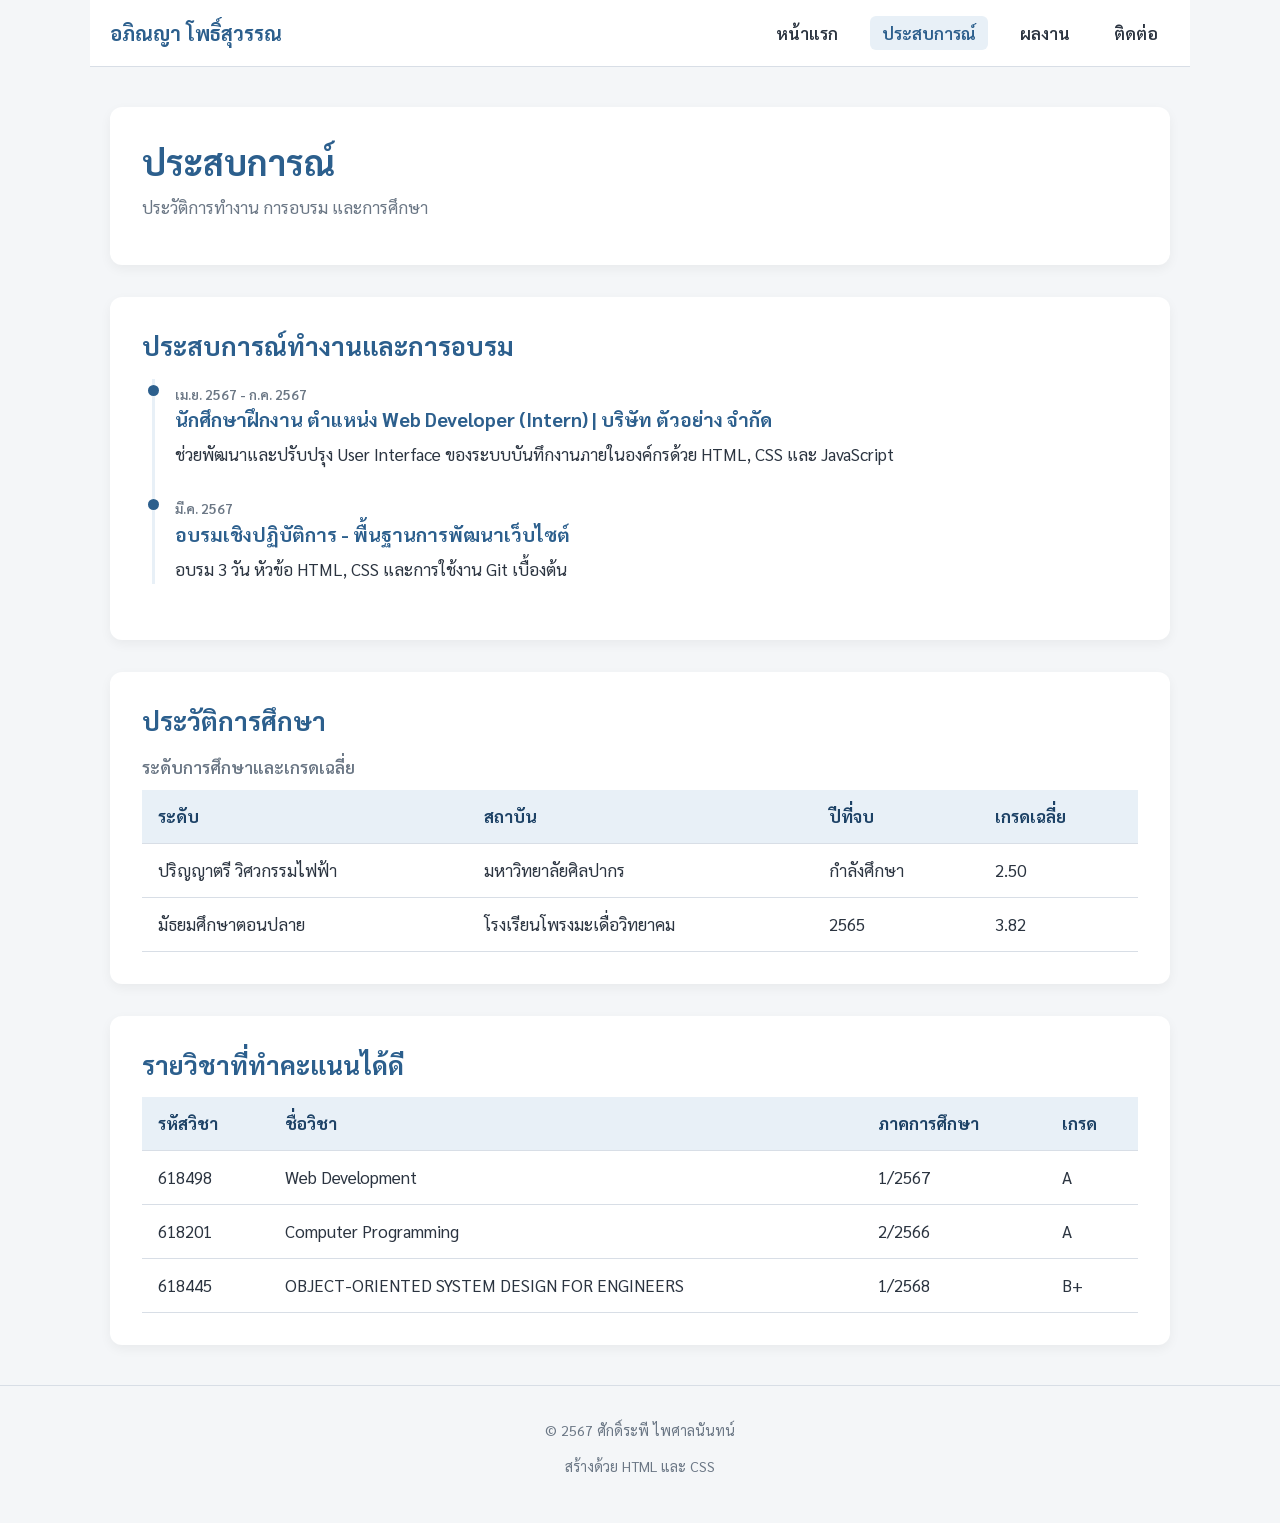
==== experience.html @ c3d0a69f "Complete resume website" ====
<!DOCTYPE html>
<html lang="th">
<head>
    <meta charset="UTF-8">
    <meta name="viewport" content="width=device-width, initial-scale=1.0">
    <title>ประสบการณ์ | อภิณญา โพธิ์สุวรรณ</title>
    <link rel="preconnect" href="https://fonts.googleapis.com">
<link href="https://fonts.googleapis.com/css2?family=Sarabun:wght@400;600;700&display=swap" rel="stylesheet">
    <link rel="stylesheet" href="style.css">
</head>
<body>

    <!-- เมนูนำทาง (ย้าย class="active" มาที่ประสบการณ์) -->
    <header class="site-header">
        <a href="index.html" class="logo">อภิณญา โพธิ์สุวรรณ</a>
        <nav class="site-nav">
            <ul>
                <li><a href="index.html">หน้าแรก</a></li>
                <li><a href="experience.html" class="active">ประสบการณ์</a></li>
                <li><a href="projects.html">ผลงาน</a></li>
                <li><a href="contact.html">ติดต่อ</a></li>
            </ul>
        </nav>
    </header>

    <!-- เนื้อหาหลักหน้าประสบการณ์ -->
    <main>
        <section class="page-head">
            <h1>ประสบการณ์</h1>
            <p class="tagline">ประวัติการทำงาน การอบรม และการศึกษา</p>
        </section>

        <!-- ส่วนที่ 1: ไทม์ไลน์ประสบการณ์และการอบรม -->
        <section>
            <h2>ประสบการณ์ทำงานและการอบรม</h2>
            <div class="timeline">
                <article class="timeline-item">
                    <span class="period">เม.ย. 2567 - ก.ค. 2567</span>
                    <h3>นักศึกษาฝึกงาน ตำแหน่ง Web Developer (Intern) | บริษัท ตัวอย่าง จำกัด</h3>
                    <p>ช่วยพัฒนาและปรับปรุง User Interface ของระบบบันทึกงานภายในองค์กรด้วย HTML, CSS และ JavaScript</p>
                </article>
                <article class="timeline-item">
                    <span class="period">มี.ค. 2567</span>
                    <h3>อบรมเชิงปฏิบัติการ - พื้นฐานการพัฒนาเว็บไซต์</h3>
                    <p>อบรม 3 วัน หัวข้อ HTML, CSS และการใช้งาน Git เบื้องต้น</p>
                </article>
            </div>
        </section>

        <!-- ส่วนที่ 2: ตารางประวัติการศึกษา -->
        <section>
            <h2>ประวัติการศึกษา</h2>
            <table class="grade-table">
                <caption>ระดับการศึกษาและเกรดเฉลี่ย</caption>
                <thead>
                    <tr>
                        <th>ระดับ</th>
                        <th>สถาบัน</th>
                        <th>ปีที่จบ</th>
                        <th>เกรดเฉลี่ย</th>
                    </tr>
                </thead>
                <tbody>
                    <tr>
                        <td>ปริญญาตรี วิศวกรรมไฟฟ้า</td>
                        <td>มหาวิทยาลัยศิลปากร</td>
                        <td>กำลังศึกษา</td>
                        <td>2.50</td>
                    </tr>
                    <tr>
                        <td>มัธยมศึกษาตอนปลาย</td>
                        <td>โรงเรียนโพรงมะเดื่อวิทยาคม</td>
                        <td>2565</td>
                        <td>3.82</td>
                    </tr>
                </tbody>
            </table>
        </section>

        <!-- ส่วนที่ 3: ตารางรายวิชาที่เด่น -->
        <section>
            <h2>รายวิชาที่ทำคะแนนได้ดี</h2>
            <table class="grade-table">
                <thead>
                    <tr>
                        <th>รหัสวิชา</th>
                        <th>ชื่อวิชา</th>
                        <th>ภาคการศึกษา</th>
                        <th>เกรด</th>
                    </tr>
                </thead>
                <tbody>
                    <tr><td>618498</td><td>Web Development</td><td>1/2567</td><td>A</td></tr>
                    <tr><td>618201</td><td>Computer Programming</td><td>2/2566</td><td>A</td></tr>
                    <tr><td>618445</td><td>OBJECT-ORIENTED SYSTEM DESIGN FOR ENGINEERS</td><td>1/2568</td><td>B+</td></tr>
                </tbody>
            </table>
        </section>
    </main>

    <!-- ท้ายเว็บ -->
    <footer class="site-footer">
        <p>&copy; 2567 ศักดิ์ระพี ไพศาลนันทน์</p>
        <p>สร้างด้วย HTML และ CSS</p>
    </footer>

    <script src="script.js"></script>
</body>
</html>
---- style.css ----
/* 1. รีเซ็ตค่าเริ่มต้นของเบราว์เซอร์ */
* {
    margin: 0;
    padding: 0;
    box-sizing: border-box;
}

/* 2. ตัวแปรของทั้งเว็บ (ระบบสีและระยะห่าง) */
:root {
    /* สีหลัก */
    --brand: #2c5f8d;
    --brand-dark: #1d4266;
    --brand-light: #e8f0f7;
    
    /* สีข้อความ */
    --text: #2b3440;
    --text-muted: #6b7785;
    
    /* สีพื้นหลังและเส้นขอบ */
    --bg: #f4f6f8;
    --surface: #ffffff;
    --border: #d8dee6;
    
    /* ระยะห่างและระยะโค้งมาตรฐาน */
    --gap: 24px;
    --radius: 12px;
    --max-width: 1100px;
}

/* 3. ตัวอักษรและพื้นหลังของทั้งเว็บ */
body {
    font-family: "Sarabun", "Segoe UI", Tahoma, sans-serif;
    font-size: 17px;
    line-height: 1.7;
    color: var(--text);
    background-color: var(--bg);
}

h1, h2, h3 {
    line-height: 1.3;
    color: var(--brand);
}

h1 { font-size: 2.2rem; margin-bottom: 8px; }
h2 { font-size: 1.6rem; margin-bottom: 16px; }
h3 { font-size: 1.2rem; margin-bottom: 8px; }

p { margin-bottom: 12px; }

a {
    color: var(--brand);
    text-decoration: none;
}

a:hover {
    text-decoration: underline;
}

.tagline {
    color: var(--text-muted);
    font-size: 1.05rem;
}

/* 4. จัดกรอบโครงสร้างหน้าเว็บหลัก */
main {
    max-width: var(--max-width);
    margin: 40px auto;
    padding: 0 20px;
}

section {
    background-color: var(--surface);
    padding: 32px;
    border-radius: var(--radius);
    box-shadow: 0 4px 12px rgba(0, 0, 0, 0.05);
    margin-bottom: 32px;
}

/* 5. เมนูนำทางด้านบน (Header & Nav - Flexbox) */
.site-header {
    background-color: var(--surface);
    border-bottom: 1px solid var(--border);
    padding: 16px 20px;
    display: flex;
    justify-content: space-between;
    align-items: center;
    max-width: var(--max-width);
    margin: 0 auto;
}

.site-header .logo {
    font-size: 1.25rem;
    font-weight: 700;
    color: var(--brand);
}

.site-nav ul {
    list-style: none;
    display: flex;
    gap: 20px;
}

.site-nav a {
    color: var(--text);
    font-weight: 600;
    padding: 6px 12px;
    border-radius: 6px;
    transition: all 0.2s ease;
}

.site-nav a:hover,
.site-nav a.active {
    color: var(--brand);
    background-color: var(--brand-light);
    text-decoration: none;
}

/* 6. ส่วนแนะนำตัว (Hero Section - Flexbox) */
.hero {
    display: flex;
    align-items: center;
    gap: 32px;
}

.avatar {
    width: 160px;
    height: 160px;
    border-radius: 50%;
    object-fit: cover;
    border: 4px solid var(--brand-light);
    flex-shrink: 0;
}

/* 7. จัดกล่อง 2 คอลัมน์ (Two Column Layout - Flexbox) */
.two-col {
    display: flex;
    gap: var(--gap);
}

.col {
    flex: 1;
    background-color: var(--bg);
    padding: 20px;
    border-radius: var(--radius);
}

.col ul {
    padding-left: 20px;
}

/* 8. ปุ่มกด (Buttons) */
.btn {
    display: inline-block;
    background-color: var(--brand);
    color: #ffffff;
    padding: 10px 24px;
    border-radius: 8px;
    font-weight: 600;
    border: none;
    cursor: pointer;
    transition: background-color 0.2s ease;
}

.btn:hover {
    background-color: var(--brand-dark);
    text-decoration: none;
    color: #ffffff;
}

/* 9. ส่วนท้ายเว็บ (Footer) */
.site-footer {
    text-align: center;
    padding: 32px 20px;
    color: var(--text-muted);
    font-size: 0.9rem;
    border-top: 1px solid var(--border);
    margin-top: 40px;
}

/* 10. การ์ดทักษะเด่น (CSS Grid) */
.skill-grid {
    display: grid;
    grid-template-columns: repeat(auto-fit, minmax(200px, 1fr));
    gap: 20px;
}

.skill-card {
    background-color: var(--bg);
    padding: 20px;
    border-radius: var(--radius);
    border: 1px solid var(--border);
    transition: transform 0.2s ease, box-shadow 0.2s ease;
}

.skill-card:hover {
    transform: translateY(-4px);
    box-shadow: 0 6px 16px rgba(0, 0, 0, 0.08);
}

/* 11. การ์ดแสดงผลงาน (Project Cards Grid) */
.project-grid {
    display: grid;
    grid-template-columns: repeat(auto-fit, minmax(280px, 1fr));
    gap: 24px;
}

.project-card {
    background-color: var(--surface);
    border: 1px solid var(--border);
    border-radius: var(--radius);
    overflow: hidden;
    display: flex;
    flex-direction: column;
    transition: transform 0.2s ease;
}

.project-card:hover {
    transform: translateY(-4px);
}

.project-card img {
    width: 100%;
    height: 180px;
    object-fit: cover;
}

.project-body {
    padding: 20px;
    display: flex;
    flex-direction: column;
    flex-grow: 1;
}

.tech-list {
    list-style: none;
    display: flex;
    flex-wrap: wrap;
    gap: 8px;
    margin: 12px 0 20px 0;
}

.tech-list li {
    background-color: var(--brand-light);
    color: var(--brand-dark);
    font-size: 0.85rem;
    padding: 2px 10px;
    border-radius: 20px;
    font-weight: 600;
}

.project-links {
    margin-top: auto;
    display: flex;
    gap: 12px;
}

/* 12. เส้นไทม์ไลน์ประสบการณ์ */
.timeline {
    border-left: 3px solid var(--brand-light);
    padding-left: 20px;
    margin-left: 10px;
}

.timeline-item {
    position: relative;
    margin-bottom: 24px;
}

.timeline-item::before {
    content: "";
    position: absolute;
    left: -27px;
    top: 6px;
    width: 11px;
    height: 11px;
    background-color: var(--brand);
    border-radius: 50%;
}

.period {
    font-size: 0.85rem;
    color: var(--text-muted);
    font-weight: 600;
}

/* 13. ตารางประวัติการศึกษาและเกรด */
.grade-table {
    width: 100%;
    border-collapse: collapse;
    margin-top: 12px;
}

.grade-table caption {
    text-align: left;
    font-weight: 600;
    margin-bottom: 8px;
    color: var(--text-muted);
}

.grade-table th,
.grade-table td {
    padding: 12px 16px;
    text-align: left;
    border-bottom: 1px solid var(--border);
}

.grade-table th {
    background-color: var(--brand-light);
    color: var(--brand-dark);
}

/* 14. หน้าติดต่อและแบบฟอร์ม */
.contact-list {
    list-style: none;
    margin-bottom: 24px;
}

.contact-list li {
    display: flex;
    gap: 16px;
    padding: 8px 0;
    border-bottom: 1px dashed var(--border);
}

.contact-list .label {
    font-weight: 600;
    width: 100px;
    color: var(--text-muted);
}

.contact-form {
    display: flex;
    flex-direction: column;
    gap: 16px;
}

.field {
    display: flex;
    flex-direction: column;
    gap: 6px;
}

.field input,
.field textarea {
    padding: 10px 14px;
    border: 1px solid var(--border);
    border-radius: 8px;
    font-family: inherit;
    font-size: 1rem;
}

.field input:focus,
.field textarea:focus {
    outline: none;
    border-color: var(--brand);
    box-shadow: 0 0 0 3px var(--brand-light);
}

/* 15. ปรับการแสดงผลสำหรับหน้าจอมือถือ (Responsive Design) */
@media (max-width: 768px) {
    /* ปรับเมนูนำทางให้อยู่ตรงกลางบนมือถือ */
    .site-header {
        flex-direction: column;
        gap: 16px;
        text-align: center;
    }

    .site-nav ul {
        flex-wrap: wrap;
        justify-content: center;
        gap: 8px;
    }

    /* ปรับส่วนแนะนำตัวเป็นแนวตั้ง รูปอยู่บน ข้อความรูปร่างอยู่ล่าง */
    .hero {
        flex-direction: column;
        text-align: center;
    }

    /* ปรับกล่อง 2 คอลัมน์ (จุดแข็ง/จุดอ่อน) ให้เรียงต่อกันเป็นแนวตั้ง */
    .two-col {
        flex-direction: column;
    }

    /* ลดขนาด Padding ของกรอบข้อความให้พอดีกับจอแคบ */
    section {
        padding: 20px;
    }

    /* ปรับรายการหน้าติดต่อให้ซ้อนบรรทัดกัน */
    .contact-list li {
        flex-direction: column;
        gap: 4px;
    }

    .contact-list .label {
        width: auto;
    }

    /* ป้องกันตารางล้นจอด้วยการเพิ่มแถบ Scroll แนวนอน */
    .grade-table {
        display: block;
        overflow-x: auto;
        white-space: nowrap;
    }
}
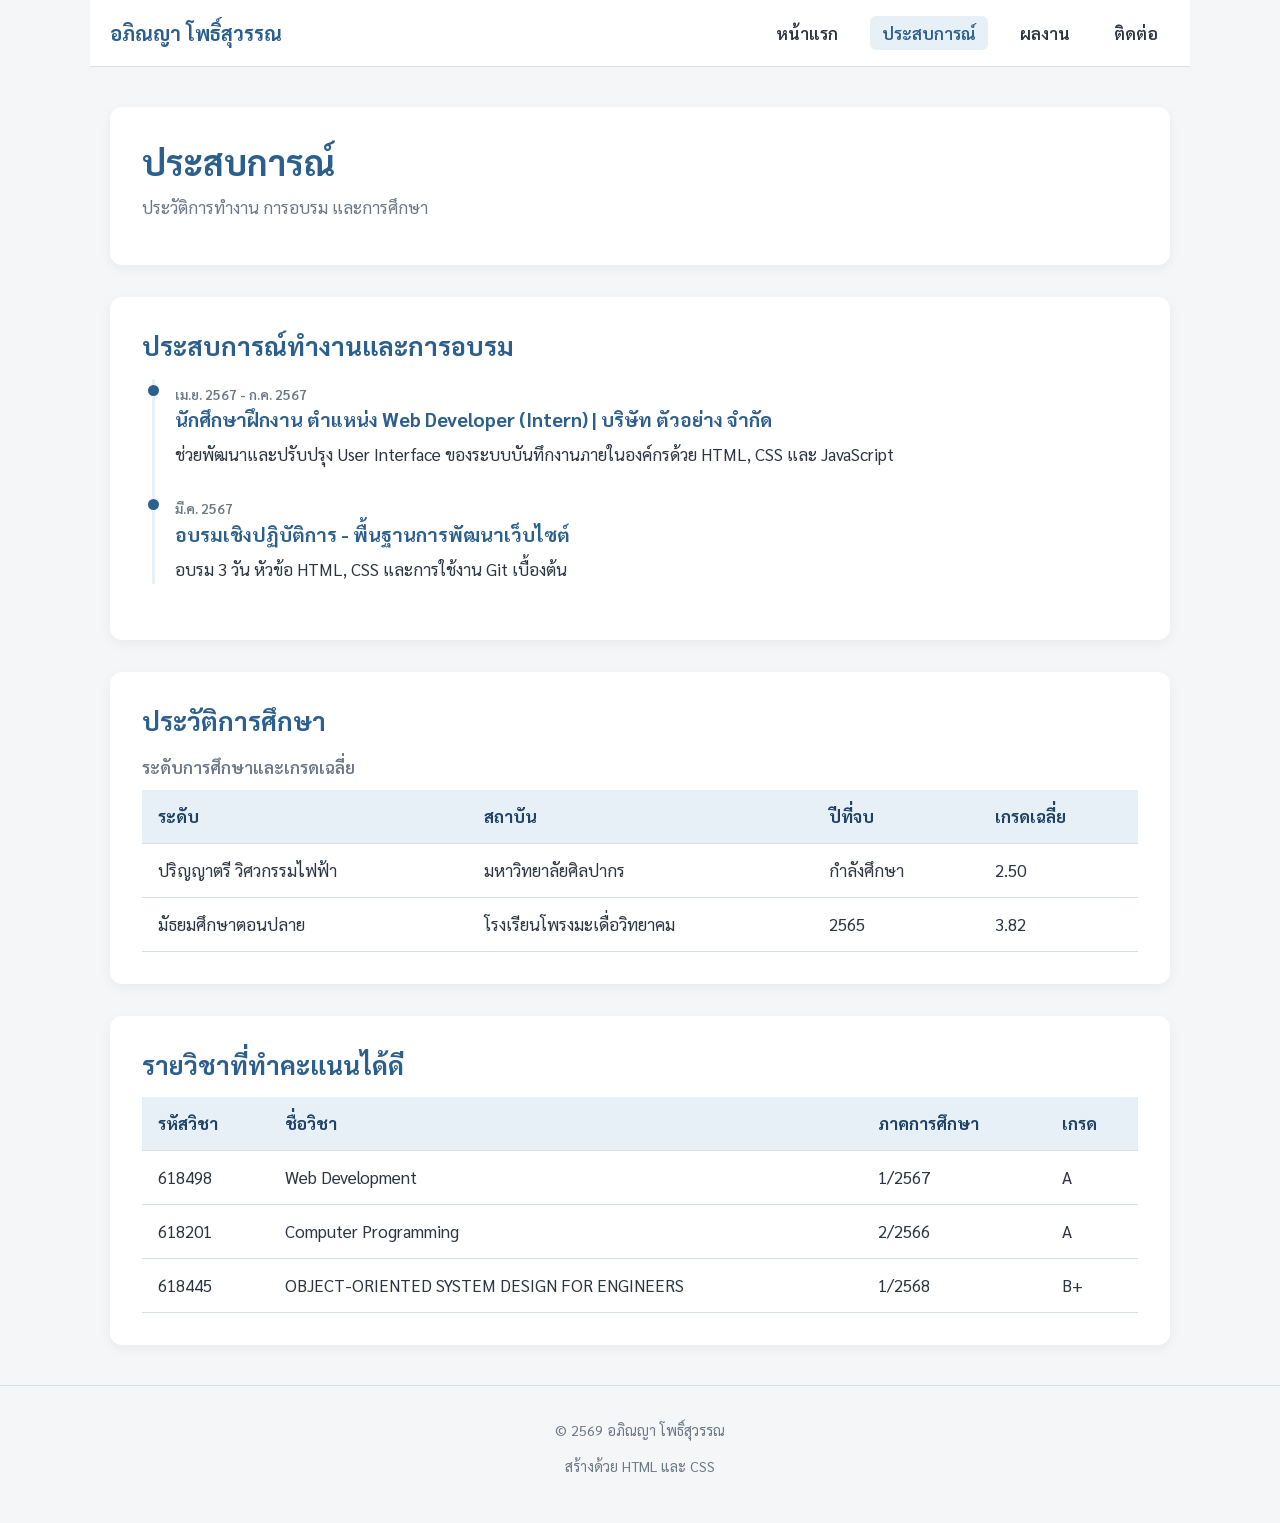
==== commit a4883178: "Fix typo" ====
--- a/experience.html
+++ b/experience.html
@@ -100,7 +100,7 @@
 
     <!-- ท้ายเว็บ -->
     <footer class="site-footer">
-        <p>&copy; 2567 ศักดิ์ระพี ไพศาลนันทน์</p>
+        <p>&copy; 2569 อภิณญา โพธิ์สุวรรณ</p>
         <p>สร้างด้วย HTML และ CSS</p>
     </footer>
 
